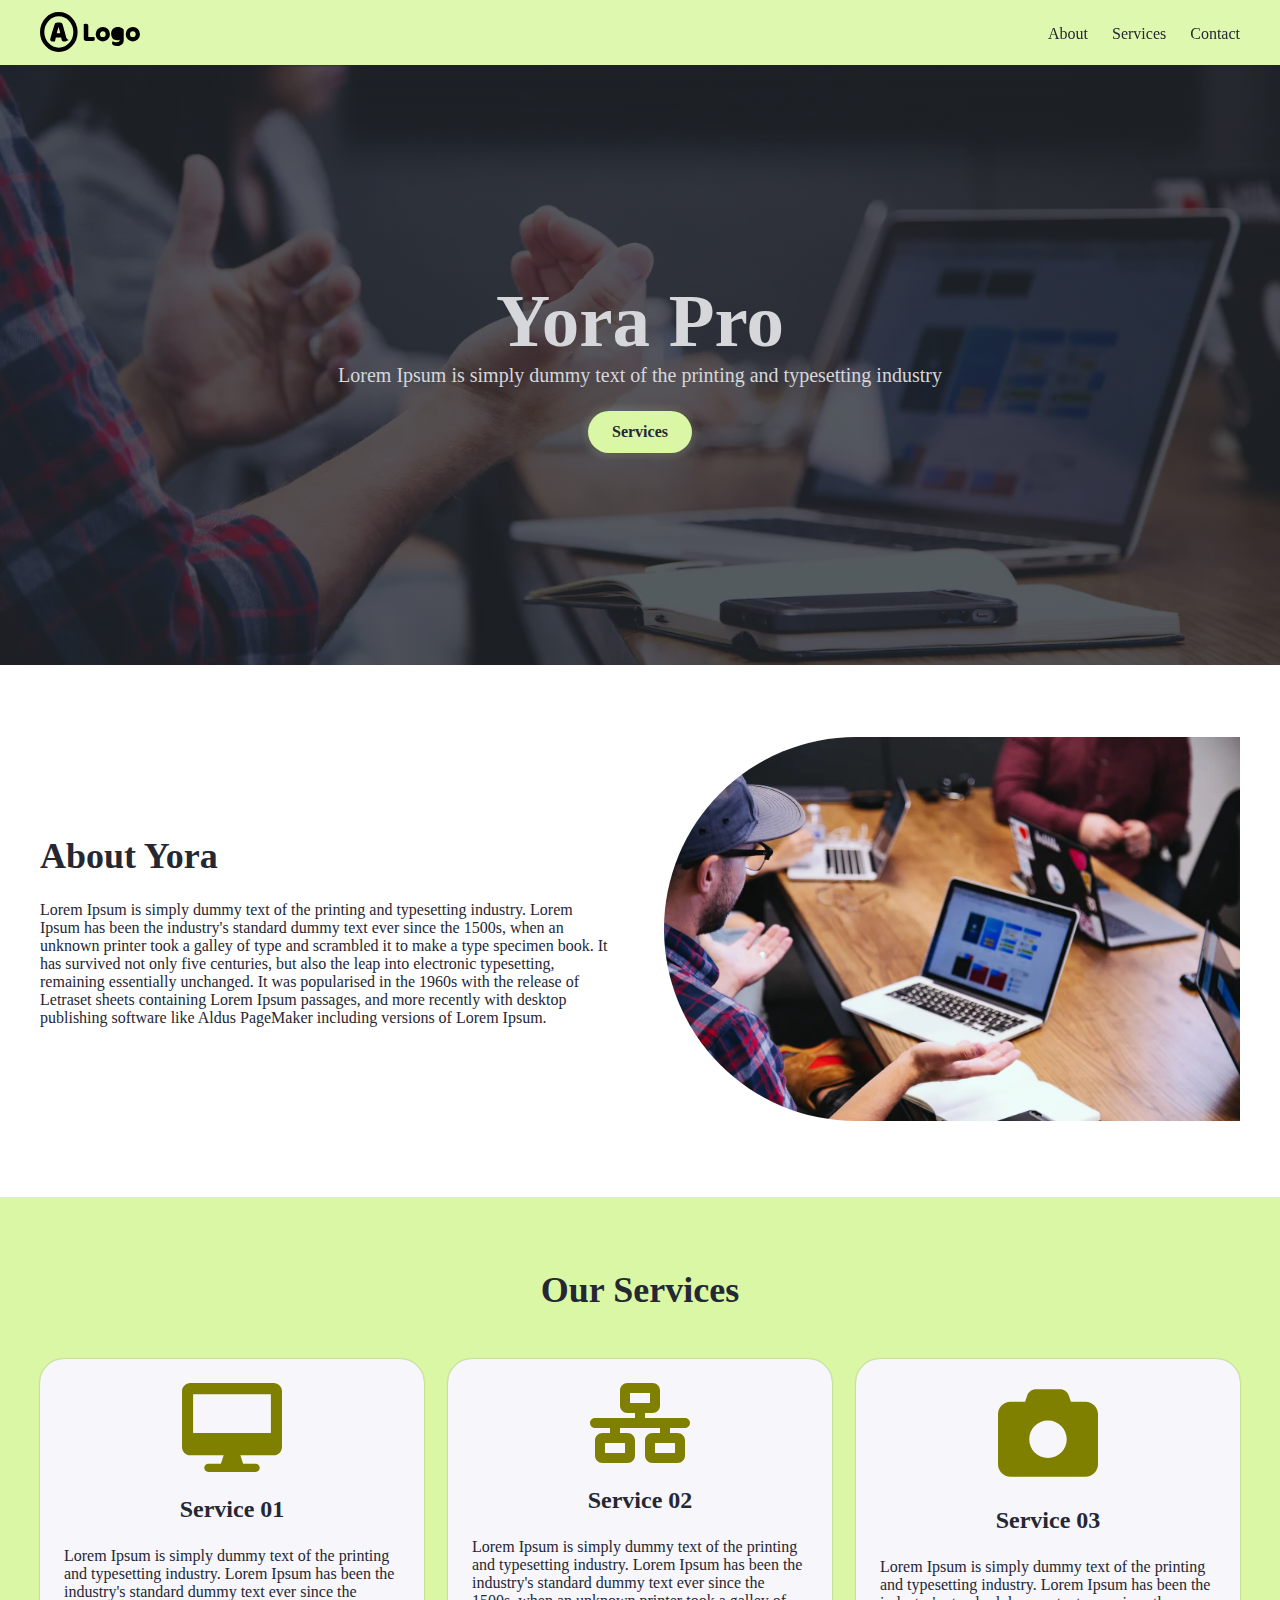
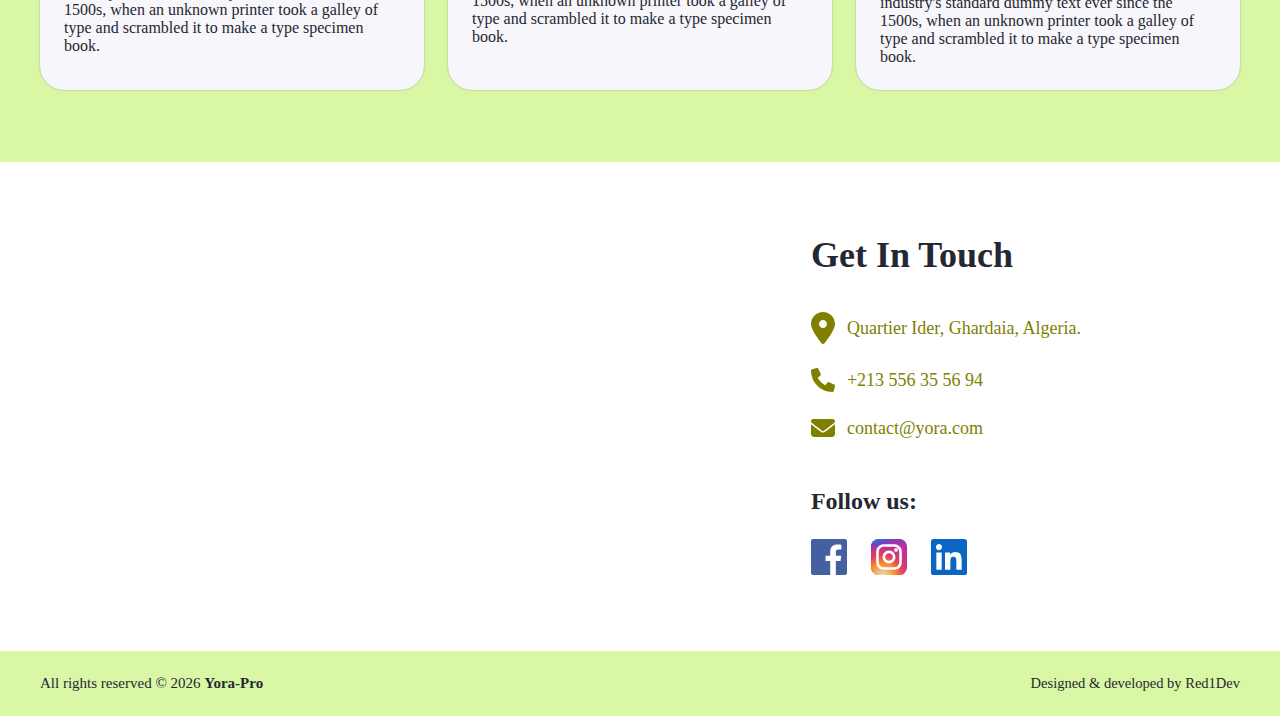
==== index.html @ 68f218b0 "change logo link" ====
<!DOCTYPE html>
<html lang="en">
<head>
  <meta charset="UTF-8">
  <meta name="viewport" content="width=device-width, initial-scale=1.0">
  <link rel="shortcut icon" href="./assets/construction-favicon.svg" type="image/x-icon">
  <link rel="stylesheet" href="./styles/main.css">
  <script src="./js/scripts.js" defer></script>
  <title>Yora</title>
</head>
<body>
  
  <header>
    <div class="inside-container">
      <div class="logo">
        <a href="/">
          <img src="./assets/logo-placeholder.svg" alt="Yora logo">
        </a>
      </div>
      <nav id="desktopMenu">
        <ul>
          <li><a href="#about">About</a></li>
          <li><a href="#services">Services</a></li>
          <li><a href="#contact">Contact</a></li>
        </ul>
      </nav>
      <button type="button" id="toggleMenuBtn" onclick="toggleMobileMenu()">
        <img src="./assets/align-justify.svg" width="20" 
            id="toggleMenu" alt="Mobile menu toggle icon">
      </button>
    </div>
  </header>

  <div id="mobileMenu" class="hide-mobile-menu">
    <ul>
      <li><a href="#about">About</a></li>
      <li><a href="#services">Services</a></li>
      <li><a href="#contact">Contact</a></li>
    </ul>
  </div>

  <main>
    <section class="hero" id="hero">
      <div class="inside-container">
        <h1 id="">Yora Pro</h1>
        <p>Lorem Ipsum is simply dummy text of the printing and typesetting industry</p>
        <a href="#services" class="services-CTA-btn">Services</a>
      </div>
    </section> <!-- hero section END -->
    
    <section class="about" id="about">
      <div class="inside-container">
        <div class="details">
          <h2>About Yora</h2>
          <p>Lorem Ipsum is simply dummy text of the printing and typesetting industry. Lorem Ipsum has been the industry's standard dummy text ever since the 1500s, when an unknown printer took a galley of type and scrambled it to make a type specimen book. It has survived not only five centuries, but also the leap into electronic typesetting, remaining essentially unchanged. It was popularised in the 1960s with the release of Letraset sheets containing Lorem Ipsum passages, and more recently with desktop publishing software like Aldus PageMaker including versions of Lorem Ipsum.</p>
        </div>
        <div class="picture">
          <img src="./assets/about-photo.webp" alt="About section photo">
        </div>
      </div>
    </section> <!-- about section END -->

    <section class="services" id="services">
      <div class="inside-container">
        <h2 class="title">Our Services</h2>
        <div class="carts">
          <div class="cart">
            <img src="./assets/desktop.svg" alt="">
            <h3>Service 01</h3>
            <p>Lorem Ipsum is simply dummy text of the printing and typesetting industry. Lorem Ipsum has been the industry's standard dummy text ever since the 1500s, when an unknown printer took a galley of type and scrambled it to make a type specimen book.</p>
          </div>
          <div class="cart">
            <img src="./assets/network-wired.svg" alt="">
            <h3>Service 02</h3>
            <p>Lorem Ipsum is simply dummy text of the printing and typesetting industry. Lorem Ipsum has been the industry's standard dummy text ever since the 1500s, when an unknown printer took a galley of type and scrambled it to make a type specimen book.</p>
          </div>
          <div class="cart">
            <img src="./assets/camera.svg" alt="">
            <h3>Service 03</h3>
            <p>Lorem Ipsum is simply dummy text of the printing and typesetting industry. Lorem Ipsum has been the industry's standard dummy text ever since the 1500s, when an unknown printer took a galley of type and scrambled it to make a type specimen book.</p>
          </div>
        </div>
      </div>
    </section> <!-- services section END -->

    <section class="contact" id="contact">
      <div class="inside-container">
        <div class="map" id="map">
          <iframe src="https://www.google.com/maps/embed?pb=!1m18!1m12!1m3!1d3365.747661984055!2d3.694368610875288!3d32.47944047368013!2m3!1f0!2f0!3f0!3m2!1i1024!2i768!4f13.1!3m3!1m2!1s0x126429f1601f3d0f%3A0xca1d050fa0793e!2sYora%20Pro!5e0!3m2!1sen!2sdz!4v1700828442137!5m2!1sen!2sdz" width="100%" height="100%" style="border:0;" allowfullscreen="" loading="lazy" referrerpolicy="no-referrer-when-downgrade"></iframe>
        </div>
        <div class="details">
          <div class="details-inner">
            <h2 class="title">Get In Touch</h2>
            <div class="adresse info">
              <img src="./assets/location-dot.svg" width="24" alt="">
              <span>Quartier Ider, Ghardaia, Algeria.</span>
            </div>
            <div class="phone info">
              <img src="./assets/phone.svg" width="24" alt="">
              <span>+213 556 35 56 94</span>
            </div>
            <div class="email info">
              <img src="./assets/envelope.svg" width="24" alt="">
              <span>contact@yora.com</span>
            </div>
            <div class="follow-us">
              <h3>Follow us:</h3>
              <div class="sm-icons">
                <a href="#">
                  <img src="./assets/facebook-icon.svg" width="36" alt="Facebook icon">
                </a>
                <a href="#">
                  <img src="./assets/instagram-icon.svg" width="36" alt="Instagram icon">
                </a>
                <a href="#">
                  <img src="./assets/linkedin-icon.svg" width="36" alt="LinkedIn icon">
                </a>
              </div>
            </div>
          </div>
        </div>
      </div>
    </section> <!-- contact section END -->

    <a id="goTop" href="#">&#8593;</a>
  </main>

  <footer>
    </div>
    <div class="inside-container">
      <p class="rights">All rights reserved © <span id="year"></span> <b>Yora-Pro</b></p>
      <p class="developed-by">Designed & developed by 
        <a href="https://github.com/red1code" target="_blank">Red1Dev</a>
      </p>
    </div>
  </footer>
</body>
</html>
---- styles/main.css ----
* {
  margin: 0;
  padding: 0;
  box-sizing: border-box;
}

html {
  scroll-behavior: smooth;
}

body {
  min-width: 300px;
  min-height: 100dvh;
  color: #252733;
}

ul,
ol,
li {
  list-style: none;
  color: inherit;
}

a {
  text-decoration: none;
  color: inherit;
}

button {
  outline: none;
  background: transparent;
  border: none;
  color: inherit;
  font-weight: 600;
  padding: 12px 24px;
  cursor: pointer;
}

button:hover {
  filter: brightness(0.9);
}

img {
  max-width: 100%;
}

main {
  position: relative;
}

section {
  padding: 72px 24px;
}

.inside-container {
  max-width: 1200px;
  margin-inline: auto;
}
.inside-container h2 {
  font-size: 36px;
}
.inside-container h3 {
  font-size: 24px;
}

.show-mobile-menu {
  transform: scaleY(1);
  transform-origin: top;
  transition: transform 0.3s ease;
}

.hide-mobile-menu {
  transform: scaleY(0);
  transform-origin: top;
  transition: transform 0.3s ease;
}

#goTop {
  padding: 8px 12px;
  font-size: 24px;
  font-weight: 900;
  background-color: rgba(128, 128, 0, 0.75);
  color: #DAF7A6;
  border-radius: 50%;
  position: fixed;
  bottom: 72px;
  right: 24px;
  z-index: 100;
}
#goTop:hover {
  color: #fff;
  background-color: #808000;
}

header {
  height: 65px;
  position: -webkit-sticky;
  position: sticky;
  top: 0;
  padding: 12px 24px;
  background-color: rgba(218, 247, 166, 0.9);
  box-shadow: 0 0 3px 0 #21252B;
  z-index: 100;
}
header .inside-container {
  display: flex;
  justify-content: space-between;
  align-items: center;
}
header .inside-container .logo {
  max-width: 100px;
  height: max-content;
}
header .inside-container .logo img {
  width: 100%;
}
header .inside-container nav ul {
  display: flex;
  gap: 24px;
}
header .inside-container nav ul li {
  font-weight: 500;
}
header .inside-container nav ul li:hover {
  color: black;
  border-bottom: 1px solid #21252B;
}
header .inside-container button {
  padding: 0;
  display: none;
}

#mobileMenu {
  position: fixed;
  top: 65px;
  width: 100%;
  padding: 24px;
  background-color: rgba(246, 246, 251, 0.9);
  box-shadow: 0 0 1px 0 #21252B;
  z-index: 90;
}
#mobileMenu ul {
  display: flex;
  flex-direction: column;
  gap: 24px;
  font-weight: 500;
  color: #252733;
}
#mobileMenu ul li:hover {
  color: #808000;
  transition: 0.3s;
}

section#hero {
  min-height: 600px;
  background: linear-gradient(rgba(33, 37, 43, 0.75), rgba(33, 37, 43, 0.75)), url(../assets/hero-background.webp);
  background-size: cover;
  background-position: center;
  display: flex;
  justify-content: center;
  align-items: center;
}
section#hero .inside-container {
  display: flex;
  flex-direction: column;
  align-items: center;
  color: #D5D7DB;
  text-align: center;
}
section#hero .inside-container h1 {
  font-size: 75px;
}
section#hero .inside-container p {
  font-size: 20px;
  margin-bottom: 24px;
}
section#hero .inside-container a.services-CTA-btn {
  display: block;
  width: max-content;
  padding: 12px 24px;
  background-color: #DAF7A6;
  color: #252733;
  border-radius: 50px;
  font-size: 16px;
  font-weight: 600;
  box-shadow: 0px 0px 5px 5px rgba(218, 247, 166, 0.1);
  -webkit-box-shadow: 0px 0px 5px 5px rgba(218, 247, 166, 0.1);
  -moz-box-shadow: 0px 0px 5px 5px rgba(218, 247, 166, 0.1);
}
section#hero .inside-container a.services-CTA-btn:hover {
  background-color: #fff;
  transition: 0.3s;
}

section#about .inside-container {
  display: flex;
  justify-content: center;
  align-items: center;
  gap: 48px;
  flex-wrap: wrap;
}
section#about .inside-container > div {
  flex: 1;
  min-width: 250px;
}
section#about .inside-container h2 {
  margin-bottom: 24px;
}
section#about .inside-container .picture img {
  border-radius: 500px 0 0 500px;
}

section#services {
  background-color: #DAF7A6;
}
section#services .inside-container h2 {
  text-align: center;
  margin-bottom: 48px;
}
section#services .inside-container .carts {
  display: flex;
  gap: 24px;
  justify-content: space-evenly;
  flex-wrap: wrap;
}
section#services .inside-container .carts .cart {
  flex: 1;
  min-width: 250px;
  padding: 24px;
  display: flex;
  flex-direction: column;
  align-items: center;
  gap: 24px;
  background-color: #F6F6FB;
  border-radius: 24px;
  box-shadow: 0 0 2px 0 rgba(0, 0, 0, 0.3);
}
section#services .inside-container .carts .cart img {
  width: 100px;
}
section#services .inside-container .carts .cart:hover {
  background-color: #fff;
  transition: 0.25s;
}

section#contact .inside-container {
  display: flex;
  justify-content: center;
  gap: 24px;
  flex-wrap: wrap;
}
section#contact .inside-container > div {
  flex: 1;
  min-width: 255px;
}
section#contact .inside-container .map {
  margin-block: -72px;
}
section#contact .inside-container .details {
  display: flex;
  justify-content: center;
}
section#contact .inside-container .details .details-inner {
  display: flex;
  flex-direction: column;
  gap: 24px;
}
section#contact .inside-container .details h2 {
  margin-bottom: 12px;
}
section#contact .inside-container .details .info {
  display: flex;
  align-items: center;
  gap: 12px;
}
section#contact .inside-container .details .info span {
  font-size: 18px;
  font-weight: 500;
  color: #808000;
}
section#contact .inside-container .details .follow-us {
  margin-top: 24px;
}
section#contact .inside-container .details .follow-us h3 {
  margin-bottom: 24px;
}
section#contact .inside-container .details .follow-us .sm-icons {
  display: flex;
  align-items: center;
  gap: 24px;
}

footer {
  background-color: #DAF7A6;
  padding: 24px;
  font-size: 15px;
}
footer .inside-container {
  display: flex;
  justify-content: space-between;
  align-items: center;
  gap: 24px;
  flex-wrap: wrap;
}
footer .developed-by {
  font-size: 14.5px;
}
footer .developed-by a {
  font-weight: 500;
}
footer .developed-by a:hover {
  color: #808000;
  transition: 0.3s;
}

@media screen and (max-width: 600px) {
  #desktopMenu {
    display: none;
  }
  #toggleMenuBtn {
    display: block;
  }
  section#contact {
    position: relative;
  }
  section#contact .inside-container {
    flex-direction: column-reverse;
  }
  section#contact .inside-container .details {
    margin-bottom: 300px;
    justify-content: start;
  }
  section#contact .inside-container .details .sm-icon {
    justify-content: center;
  }
  section#contact .inside-container .map {
    margin: 0;
    height: 300px;
    position: absolute;
    bottom: 0;
    left: 0;
    right: 0;
  }
  footer .inside-container {
    justify-content: center;
    gap: 12px;
  }
}
@media screen and (max-width: 500px) {
  section {
    padding: 48px 24px;
  }
  section h2 {
    font-size: 32px;
  }
  section h3 {
    font-size: 20px;
  }
  section#hero .inside-container h1 {
    font-size: 60px;
  }
}

/*# sourceMappingURL=main.css.map */
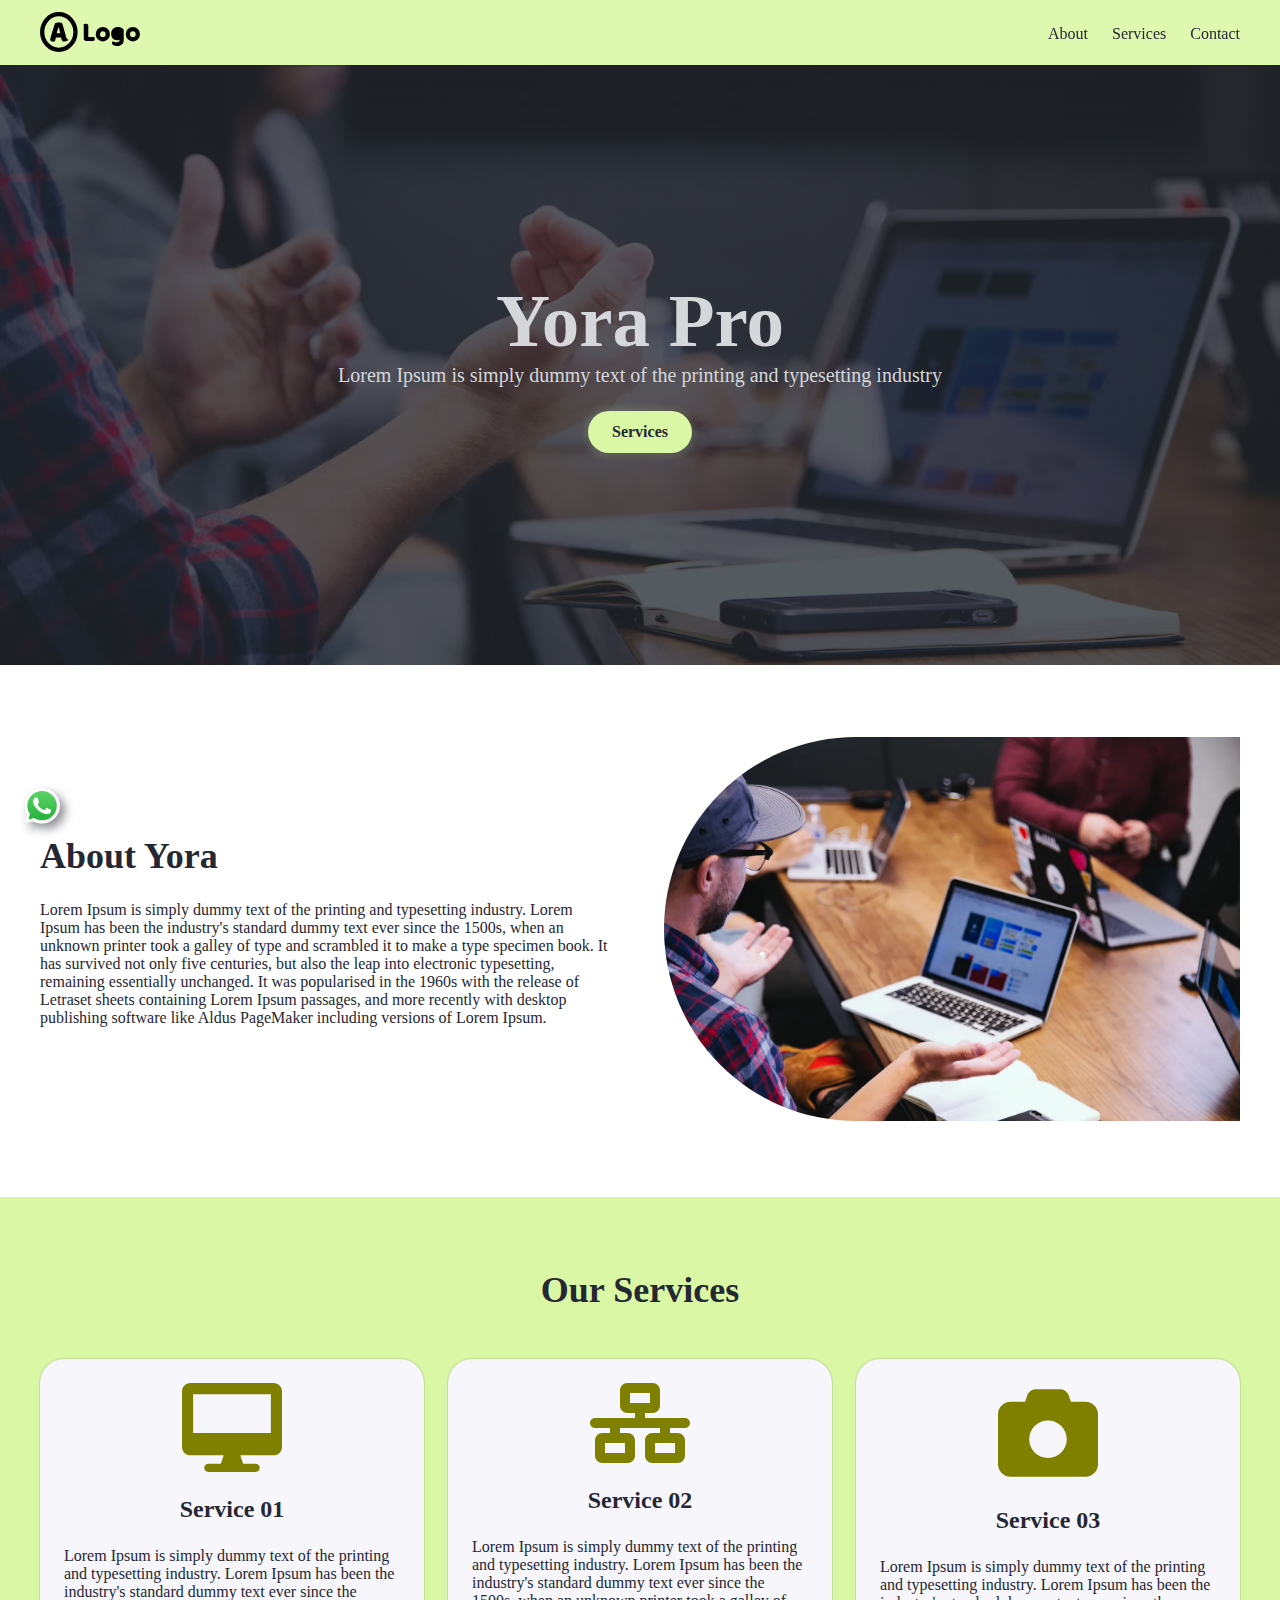
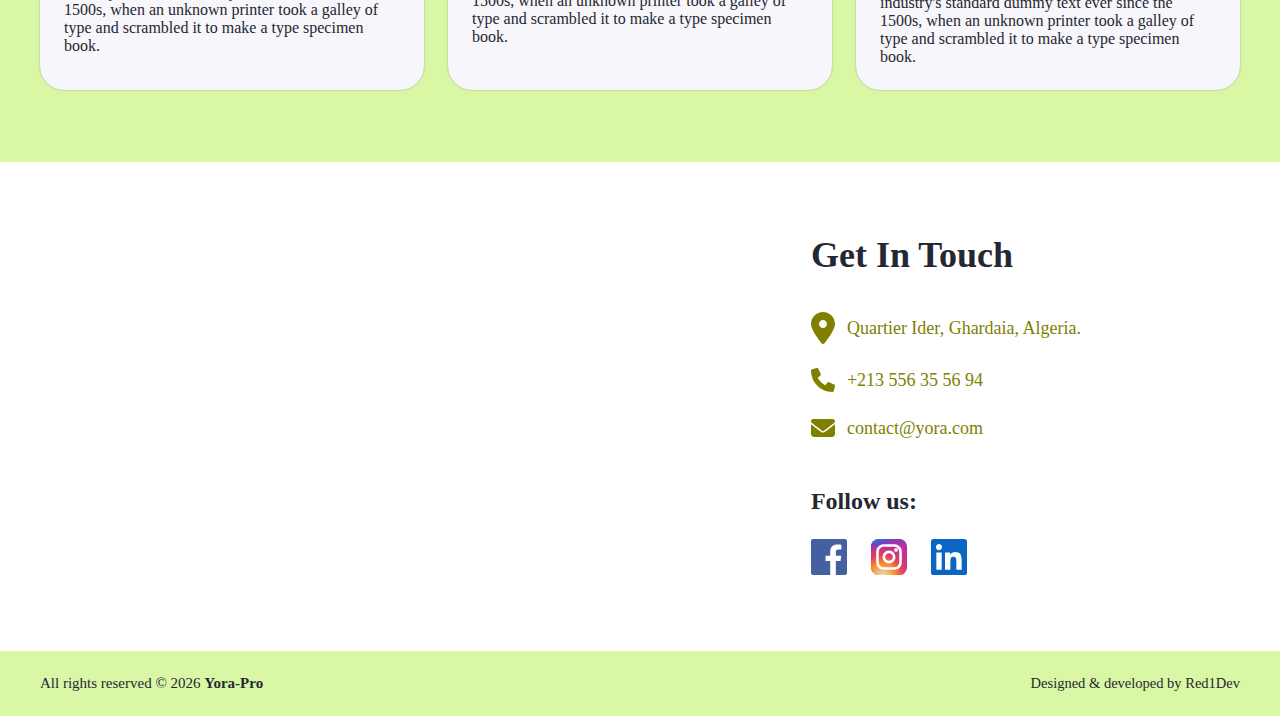
==== commit d2e80e0f: "add whatsapp button + improve some styles" ====
--- a/index.html
+++ b/index.html
@@ -13,7 +13,7 @@
   <header>
     <div class="inside-container">
       <div class="logo">
-        <a href="/">
+        <a href="/yora-website/">
           <img src="./assets/logo-placeholder.svg" alt="Yora logo">
         </a>
       </div>
@@ -121,8 +121,6 @@
         </div>
       </div>
     </section> <!-- contact section END -->
-
-    <a id="goTop" href="#">&#8593;</a>
   </main>
 
   <footer>
@@ -134,5 +132,23 @@
       </p>
     </div>
   </footer>
+
+  <a id="goTop" onclick="scrollToTop()" title="Go to top">
+    <img src="./assets/go-to-top.svg" width="36" height="100%" alt="Go to top icon">
+  </a>
+
+  <a id="whatsapp" href="https://wa.me/+213556355694" target="_blank" 
+    title="Chat with us in WhatsApp!">
+    <img src="./assets/whatsapp-icon.svg" width="36" alt="Whatsapp icon">
+  </a>
 </body>
 </html>
+
+
+
+<!-- 
+
+go to top
+&#8593;
+
+ -->
--- a/styles/main.css
+++ b/styles/main.css
@@ -76,20 +76,32 @@
 }
 
 #goTop {
-  padding: 8px 12px;
-  font-size: 24px;
-  font-weight: 900;
-  background-color: rgba(128, 128, 0, 0.75);
-  color: #DAF7A6;
-  border-radius: 50%;
   position: fixed;
   bottom: 72px;
   right: 24px;
   z-index: 100;
+  cursor: pointer;
+  opacity: 0.85;
+  border-radius: 50%;
+  padding: 0;
+  height: max-content;
 }
 #goTop:hover {
-  color: #fff;
-  background-color: #808000;
+  opacity: 1;
+}
+
+#whatsapp {
+  position: fixed;
+  bottom: 72px;
+  left: 24px;
+  z-index: 100;
+}
+#whatsapp:hover {
+  filter: brightness(1.1);
+}
+#whatsapp img {
+  -webkit-filter: drop-shadow(5px 5px 5px rgba(33, 37, 43, 0.5));
+  filter: drop-shadow(5px 5px 5px rgba(33, 37, 43, 0.5));
 }
 
 header {
@@ -100,6 +112,8 @@
   padding: 12px 24px;
   background-color: rgba(218, 247, 166, 0.9);
   box-shadow: 0 0 3px 0 #21252B;
+  -webkit-box-shadow: 0 0 3px 0 #21252B;
+  -moz-box-shadow: 0 0 3px 0 #21252B;
   z-index: 100;
 }
 header .inside-container {
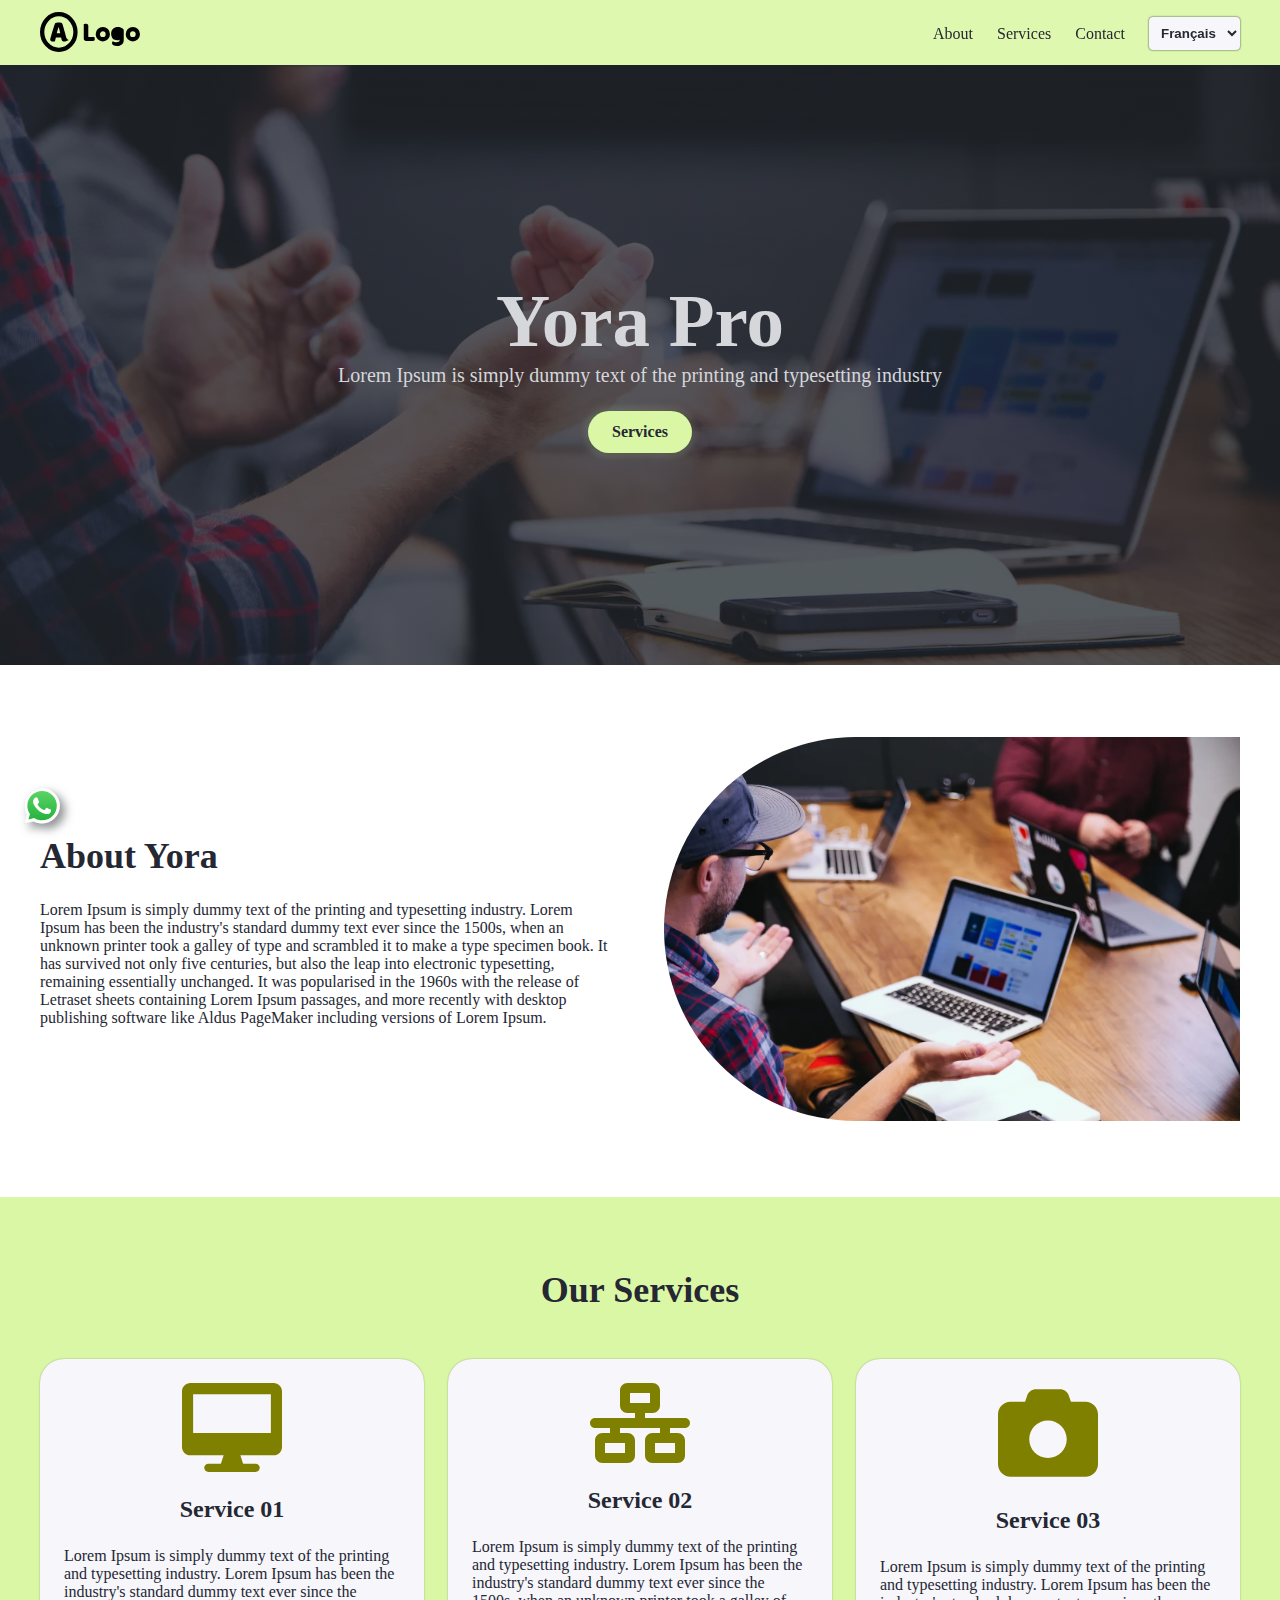
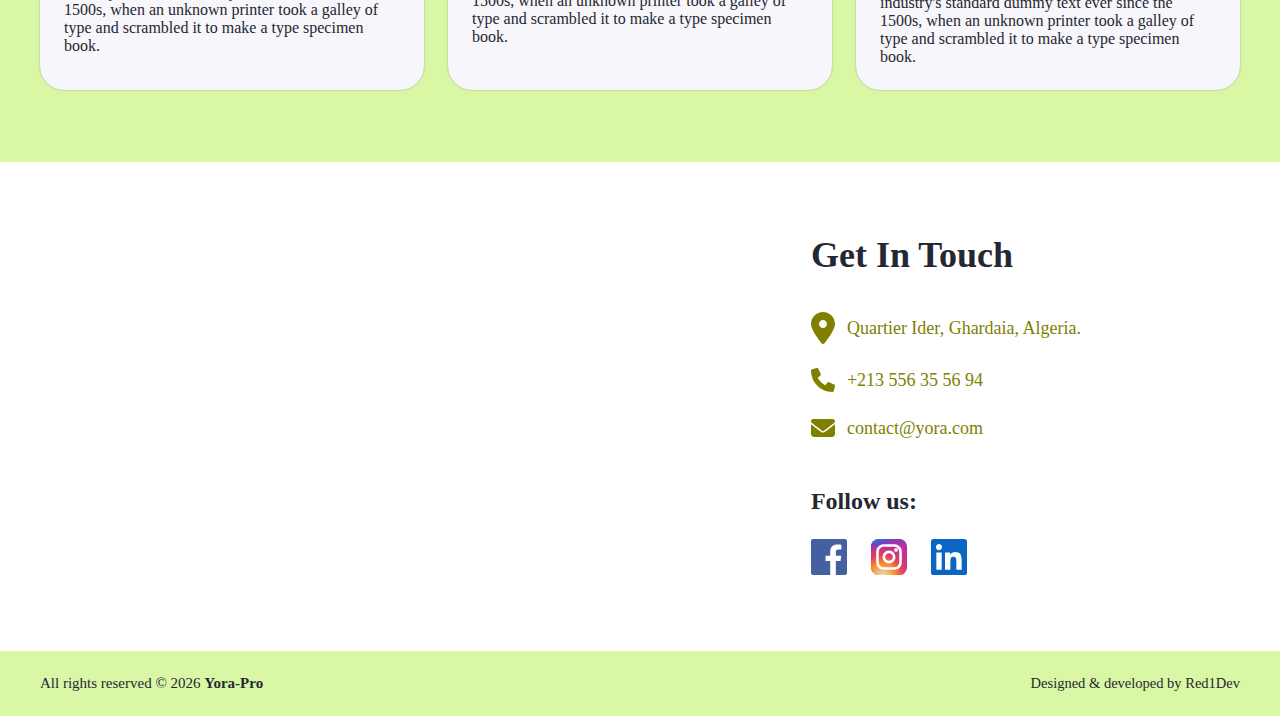
==== commit ec7e2388: "implement multi languages feature" ====
--- a/index.html
+++ b/index.html
@@ -3,152 +3,17 @@
 <head>
   <meta charset="UTF-8">
   <meta name="viewport" content="width=device-width, initial-scale=1.0">
-  <link rel="shortcut icon" href="./assets/construction-favicon.svg" type="image/x-icon">
-  <link rel="stylesheet" href="./styles/main.css">
-  <script src="./js/scripts.js" defer></script>
-  <title>Yora</title>
+  <meta name="description" content="Yora Pro digital agency official website">
+  <script>
+    function getPath() {
+      const savedLang = JSON.parse(localStorage.getItem('current_language'));
+      if (savedLang) return `./${savedLang}.html`;
+      return navigator.language === 'ar' ? './ar.html' : './fr.html';
+    }
+    window.location.href = getPath();
+  </script>
+  <title>Yora Pro - Digital Agency</title>
 </head>
-<body>
-  
-  <header>
-    <div class="inside-container">
-      <div class="logo">
-        <a href="/yora-website/">
-          <img src="./assets/logo-placeholder.svg" alt="Yora logo">
-        </a>
-      </div>
-      <nav id="desktopMenu">
-        <ul>
-          <li><a href="#about">About</a></li>
-          <li><a href="#services">Services</a></li>
-          <li><a href="#contact">Contact</a></li>
-        </ul>
-      </nav>
-      <button type="button" id="toggleMenuBtn" onclick="toggleMobileMenu()">
-        <img src="./assets/align-justify.svg" width="20" 
-            id="toggleMenu" alt="Mobile menu toggle icon">
-      </button>
-    </div>
-  </header>
-
-  <div id="mobileMenu" class="hide-mobile-menu">
-    <ul>
-      <li><a href="#about">About</a></li>
-      <li><a href="#services">Services</a></li>
-      <li><a href="#contact">Contact</a></li>
-    </ul>
-  </div>
-
-  <main>
-    <section class="hero" id="hero">
-      <div class="inside-container">
-        <h1 id="">Yora Pro</h1>
-        <p>Lorem Ipsum is simply dummy text of the printing and typesetting industry</p>
-        <a href="#services" class="services-CTA-btn">Services</a>
-      </div>
-    </section> <!-- hero section END -->
-    
-    <section class="about" id="about">
-      <div class="inside-container">
-        <div class="details">
-          <h2>About Yora</h2>
-          <p>Lorem Ipsum is simply dummy text of the printing and typesetting industry. Lorem Ipsum has been the industry's standard dummy text ever since the 1500s, when an unknown printer took a galley of type and scrambled it to make a type specimen book. It has survived not only five centuries, but also the leap into electronic typesetting, remaining essentially unchanged. It was popularised in the 1960s with the release of Letraset sheets containing Lorem Ipsum passages, and more recently with desktop publishing software like Aldus PageMaker including versions of Lorem Ipsum.</p>
-        </div>
-        <div class="picture">
-          <img src="./assets/about-photo.webp" alt="About section photo">
-        </div>
-      </div>
-    </section> <!-- about section END -->
-
-    <section class="services" id="services">
-      <div class="inside-container">
-        <h2 class="title">Our Services</h2>
-        <div class="carts">
-          <div class="cart">
-            <img src="./assets/desktop.svg" alt="">
-            <h3>Service 01</h3>
-            <p>Lorem Ipsum is simply dummy text of the printing and typesetting industry. Lorem Ipsum has been the industry's standard dummy text ever since the 1500s, when an unknown printer took a galley of type and scrambled it to make a type specimen book.</p>
-          </div>
-          <div class="cart">
-            <img src="./assets/network-wired.svg" alt="">
-            <h3>Service 02</h3>
-            <p>Lorem Ipsum is simply dummy text of the printing and typesetting industry. Lorem Ipsum has been the industry's standard dummy text ever since the 1500s, when an unknown printer took a galley of type and scrambled it to make a type specimen book.</p>
-          </div>
-          <div class="cart">
-            <img src="./assets/camera.svg" alt="">
-            <h3>Service 03</h3>
-            <p>Lorem Ipsum is simply dummy text of the printing and typesetting industry. Lorem Ipsum has been the industry's standard dummy text ever since the 1500s, when an unknown printer took a galley of type and scrambled it to make a type specimen book.</p>
-          </div>
-        </div>
-      </div>
-    </section> <!-- services section END -->
-
-    <section class="contact" id="contact">
-      <div class="inside-container">
-        <div class="map" id="map">
-          <iframe src="https://www.google.com/maps/embed?pb=!1m18!1m12!1m3!1d3365.747661984055!2d3.694368610875288!3d32.47944047368013!2m3!1f0!2f0!3f0!3m2!1i1024!2i768!4f13.1!3m3!1m2!1s0x126429f1601f3d0f%3A0xca1d050fa0793e!2sYora%20Pro!5e0!3m2!1sen!2sdz!4v1700828442137!5m2!1sen!2sdz" width="100%" height="100%" style="border:0;" allowfullscreen="" loading="lazy" referrerpolicy="no-referrer-when-downgrade"></iframe>
-        </div>
-        <div class="details">
-          <div class="details-inner">
-            <h2 class="title">Get In Touch</h2>
-            <div class="adresse info">
-              <img src="./assets/location-dot.svg" width="24" alt="">
-              <span>Quartier Ider, Ghardaia, Algeria.</span>
-            </div>
-            <div class="phone info">
-              <img src="./assets/phone.svg" width="24" alt="">
-              <span>+213 556 35 56 94</span>
-            </div>
-            <div class="email info">
-              <img src="./assets/envelope.svg" width="24" alt="">
-              <span>contact@yora.com</span>
-            </div>
-            <div class="follow-us">
-              <h3>Follow us:</h3>
-              <div class="sm-icons">
-                <a href="#">
-                  <img src="./assets/facebook-icon.svg" width="36" alt="Facebook icon">
-                </a>
-                <a href="#">
-                  <img src="./assets/instagram-icon.svg" width="36" alt="Instagram icon">
-                </a>
-                <a href="#">
-                  <img src="./assets/linkedin-icon.svg" width="36" alt="LinkedIn icon">
-                </a>
-              </div>
-            </div>
-          </div>
-        </div>
-      </div>
-    </section> <!-- contact section END -->
-  </main>
-
-  <footer>
-    </div>
-    <div class="inside-container">
-      <p class="rights">All rights reserved © <span id="year"></span> <b>Yora-Pro</b></p>
-      <p class="developed-by">Designed & developed by 
-        <a href="https://github.com/red1code" target="_blank">Red1Dev</a>
-      </p>
-    </div>
-  </footer>
-
-  <a id="goTop" onclick="scrollToTop()" title="Go to top">
-    <img src="./assets/go-to-top.svg" width="36" height="100%" alt="Go to top icon">
-  </a>
-
-  <a id="whatsapp" href="https://wa.me/+213556355694" target="_blank" 
-    title="Chat with us in WhatsApp!">
-    <img src="./assets/whatsapp-icon.svg" width="36" alt="Whatsapp icon">
-  </a>
+<body>  
 </body>
 </html>
-
-
-
-<!-- 
-
-go to top
-&#8593;
-
- -->
